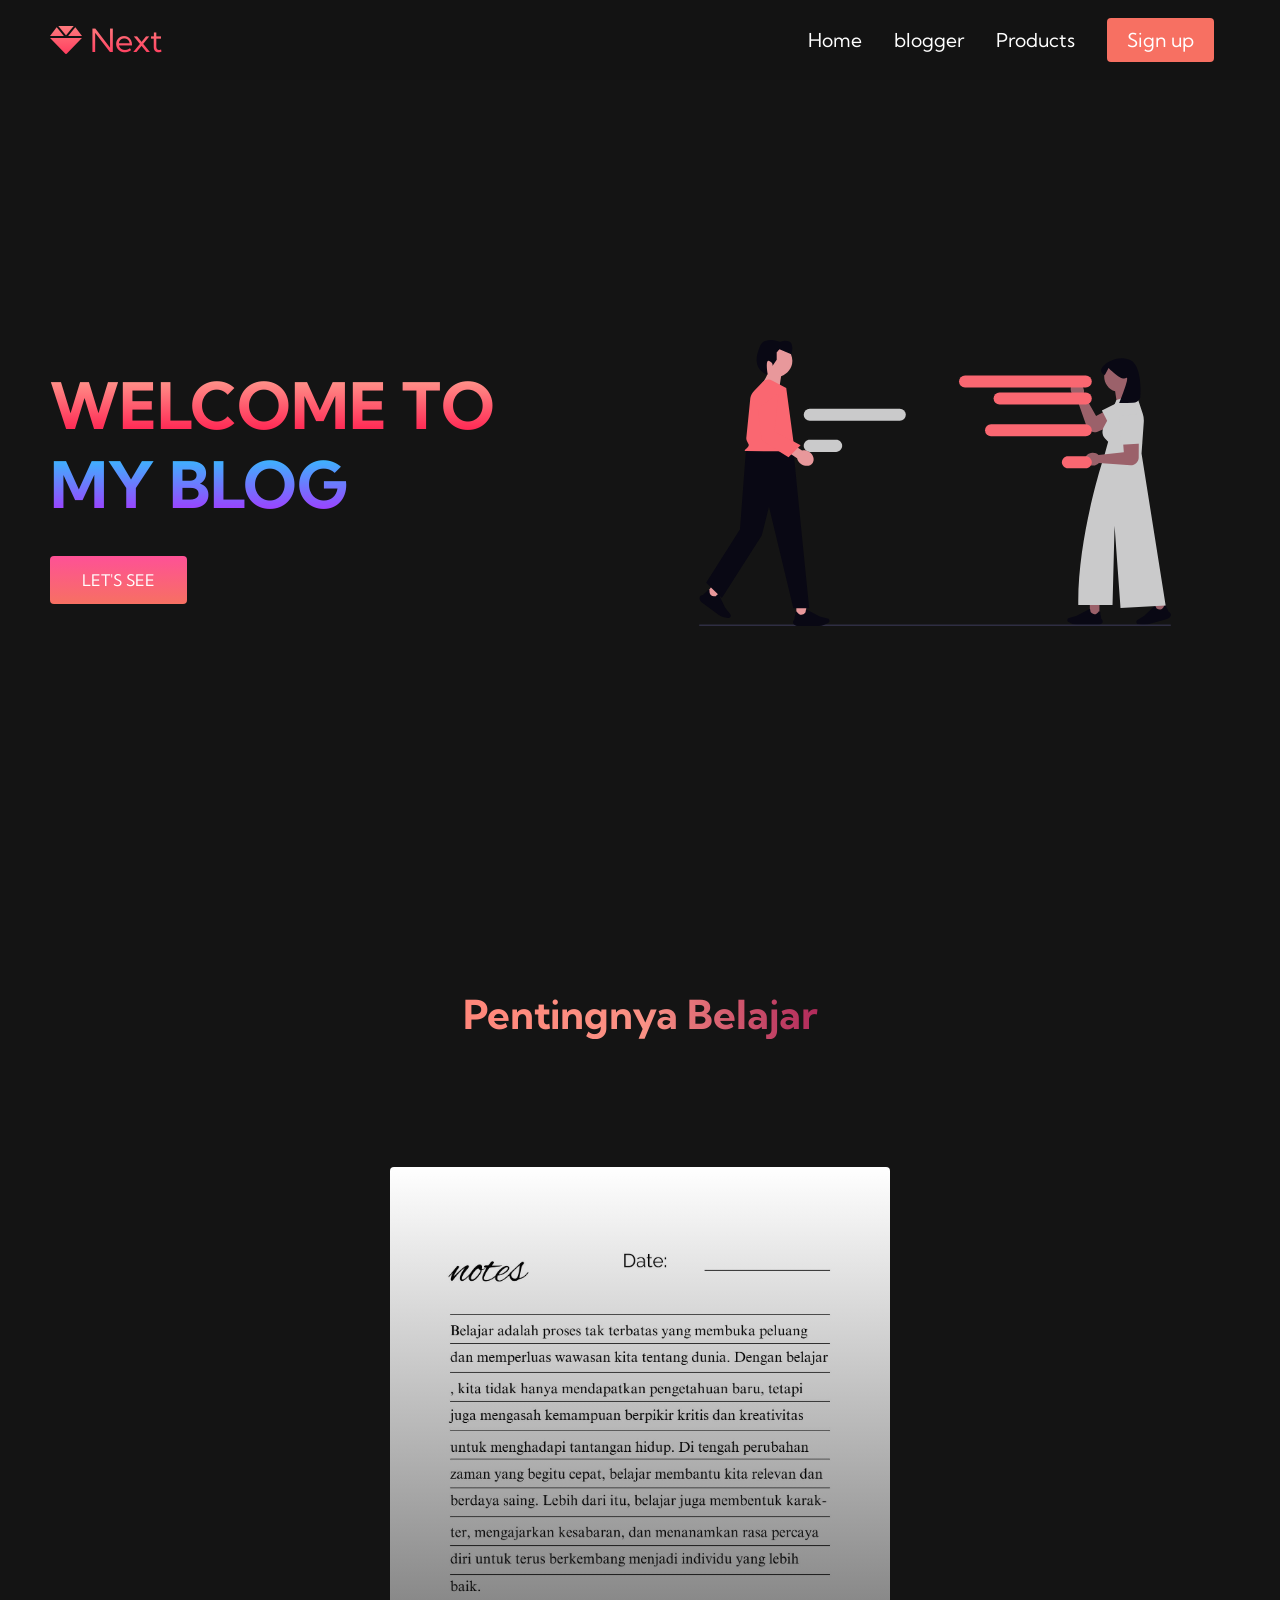
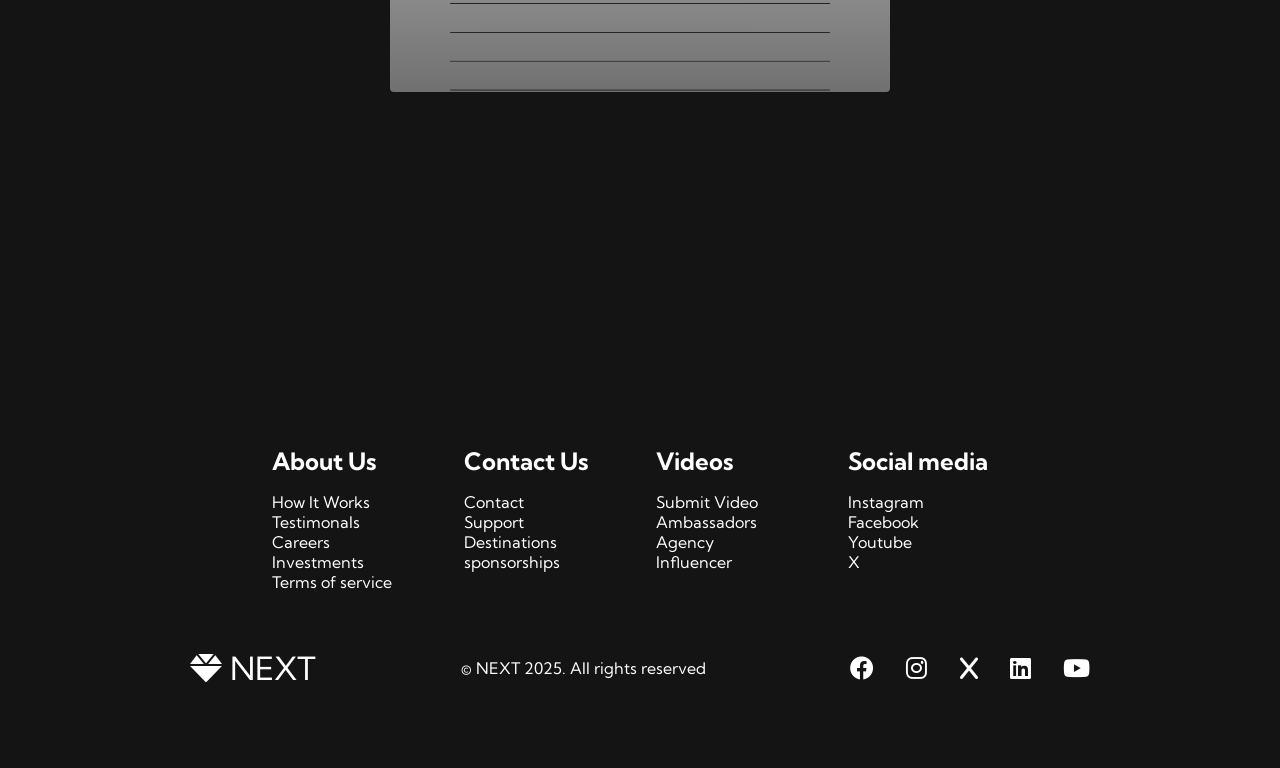
==== blogger.html @ a0dc8d12 "Add files via upload" ====
<!DOCTYPE html>
<html lang="en">
<head>
    <meta charset="UTF-8">
    <meta name="viewport" content="width=device-width, initial-scale=1.0">
    <title>MY BLOG</title>
    <link rel="stylesheet" href="style_blogger.css"/>
    <link rel="stylesheet" href="https://use.fontawesome.com/releases/v5.14.0/css/all.css"
    integrity="sha384-HzLeBuhoNPvSl5KYnjx0BT+WB0QEEqLprO+NBkkk5gbc67FTaL7XIGa2w1L0Xbgc" 
    crossorigin="anonymous">
    <link rel="preconnect" href="https://fonts.googleapis.com">
<link rel="preconnect" href="https://fonts.gstatic.com" crossorigin>
<link href="https://fonts.googleapis.com/css2?family=Kumbh+Sans:wght@100..900&display=swap" rel="stylesheet">
<link href="https://cdnjs.cloudflare.com/ajax/libs/font-awesome/6.0.0-beta3/css/all.min.css" rel="stylesheet">

</head>
<body>
    <!--navbar section-->
   <nav class="navbar">
    <div class="navbar__container">
        <a href="#services-section" id="navbar__logo"><i class="fas fa-gem"></i>Next</a>
        <div class="navbar__toggle" id="mobile-menu">
            <span class="bar"></span>
            <span class="bar"></span>
            <span class="bar"></span>
        </div>
        <ul class="navbar__menu">
            <li class="navbar__item">
                <a href="index.html" class="navbar__links">Home</a>
            </li>
            <li class="navbar__item">
                <a href="blogger.html" class="navbar__links">blogger</a>
            </li>
            <li class="navbar__item">
                <a href="products2.html" class="navbar__links">Products</a>
            </li>
            <li class="navbar__btn">
                <a href="signup.html" class="button">Sign up</a>
            </li>
        </ul>
    </div>
   </nav>
   <!--hero section-->
   <div class="main">
    <div class="main__container">
        <div class="main__content">
            <h1 class="main__content--text">WELCOME TO</h1>
            <h2>MY BLOG</h2>
            <button class="main__btn"><a href="#services-section">LET'S SEE</a></button>
        </div>
        <div class="main__img--container">
            <img src="pic1.svg" alt="pic" id="main__img">
        </div>
    </div>
   </div>

   <!--services section-->
   <div class="services" id="services-section">
    <h1>Pentingnya Belajar</h1>
    <div class="services__container">
        <div class="services__card">
        </div>
        </div>
    </div>
   </div>

   <!--footer section-->

   <div class="footer__container">
    <div class="footer__links">
        <div class="footer__link--wrapper">
            <div class="footer__link--items">
                <h2>About Us</h2>
                <a href="/">How It Works</a>
                <a href="/">Testimonals</a>
                <a href="/">Careers</a>
                <a href="/">Investments</a>
                <a href="/">Terms of service</a>
            </div>
            <div class="footer__link--items">
                <h2>Contact Us</h2>
                <a href="/">Contact</a>
                <a href="/">Support</a>
                <a href="/">Destinations</a>
                <a href="/">sponsorships</a>
            </div>    
        </div>
        <div class="footer__link--wrapper">
            <div class="footer__link--items">
                <h2>Videos</h2>
                <a href="/">Submit Video</a>
                <a href="/">Ambassadors</a>
                <a href="/">Agency</a>
                <a href="/">Influencer</a>
            </div>
            <div class="footer__link--items">
                <h2>Social media</h2>
                <a href="/">Instagram</a>
                <a href="/">Facebook</a>
                <a href="/">Youtube</a>
                <a href="/">X</a>
            </div>    
        </div>
    </div>
    <div class="social__media">
        <div class="social__media--wrap">
            <div class="footer__logo">
                <a href="/" id="footer__logo">
                    <i class="fas fa-gem"></i>NEXT</a>
            </div>
            <p class="website__rights">© NEXT 2025. All rights
                reserved</p>
                <div class="social__icons">
                    <a href="https://www.facebook.com/profile.php?id=100064065565543" class="social__icon--link" target="_blank">
                        <i class="fab fa-facebook"></i>
                    </a>
                    <a href="https://www.instagram.com/abdulrazakdinejad/" class="social__icon--link" target="_blank">
                        <i class="fab fa-instagram"></i>
                    </a>
                    <a href="https://x.com/dinejad80800" class="social__icon--link" target="_blank">
                        <i class="fab fa-x"></i>
                    </a>
                    <a href="/" class="social__icon--link" target="_blank">
                        <i class="fab fa-linkedin"></i>
                    </a>
                    <a href="https://www.youtube.com/@DinejadNejad-l6l" class="social__icon--link" target="_blank">
                        <i class="fab fa-youtube"></i>
                    </a>
                </div>
        </div>
    </div>
   </div>

   <script src="app3.js"></script>
</body>
</html>
---- style_blogger.css ----
* {
    box-sizing: border-box;
    margin: 0;
    padding: 0;
    font-family: 'kumbh sans', sans-serif;
}

.navbar {
    background: #131313;
    height: 80px;
    display: flex;
    justify-content: center;
    align-items: center;
    font-size: 1.2rem;
    position: sticky;
    top: 0;
    z-index: 999;
}

.navbar__container {
    display: flex;
    justify-content: space-between;
    height: 80px;
    z-index: 1;
    width: 100%;
    max-width: 1300px;
    margin: 0 auto;
    padding: 0 50px;
}

#navbar__logo {
    background-color: #ff8177;
    background-image: linear-gradient(to top, #ff0844 0%, #ffb199 100%);
    background-size: 100%;
    -webkit-background-clip: text;
    -moz-background-clip: text;
    -webkit-text-fill-color: transparent;
    -moz-text-fill-color: transparent;
    display: flex;
    align-items: center;
    cursor: pointer;
    text-decoration: none;
    font-size: 2rem;
}

.fa-gem {
    margin-right: 0.5rem;
}

.navbar__menu {
    display: flex;
    align-items: center;
    list-style: none;
    text-align: center;
}

.navbar__item {
    height: 80px;
}

.navbar__links {
    color: #ffff;
    display: flex;
    align-items: center;
    justify-content: center;
    text-decoration: none;
    padding: 0 1rem;
    height: 100%;
}

.navbar__btn {
    display: flex;
    justify-content: center;
    align-items: center;
    padding: 0 1rem;
    width: 100%;
}

.button {
    display: flex;
    justify-content: center;
    align-items: center;
    text-decoration: none;
    padding: 10px 20px;
    height: 100%;
    width: 100%;
    border: none;
    outline: none;
    border-radius: 4px;
    background: #f77062;
    color: #ffff;
}

.button:hover {
    background: #4837ff;
    transition: all 0.3s ease;
}

.navbar__links:hover {
    color: #f77062;
    transition: all 0.3s ease;
}

@media screen and (max-width: 960px) {
    .navbar__container {
        display: flex;
        justify-content: space-between;
        height: 80px;
        z-index: 1;
        width: 100%;
        max-width: 1300px;
        padding: 0;
    }
    .navbar__menu {
        display: grid;
        grid-template-columns: auto;
        margin: 0;
        width: 100%;
        position: absolute;
        top: -1000px;
        opacity: 0;
        transition: all 0.5s ease;
        height: 50vh;
        z-index: -1;
        background: #131313;
    }

    .navbar__menu.active {
        background: #131313;
        top: 100%;
        opacity: 1;
        transition: all 0.5s ease;
        z-index: 99;
        height: 50vh;
        font-size: 1.6rem;
    }

    #navbar__logo {
        padding-left: 25px;
    }

    .navbar__toggle .bar {
        width: 25px;
        height: 3px;
        margin: 5px auto;
        transition: all 0.3 ease-in-out;
        background: #ffff;
    }

    .navbar__item {
        width: 100%;
    }

    .navbar__links {
        text-align: center;
        padding: 2rem;
        width: 100%;
        display: table;
    }

    #mobile-menu {
        position: absolute;
        top: 20%;
        right: 5%;
        transform: translate(5%, 20%);
    }

    .navbar__btn {
        padding-bottom: 2rem;
    }

    .button {
        display: flex;
        justify-content: center;
        align-items: center;
        width: 80%;
        height: 80px;
        margin: 0;
    }

    .navbar__toggle .bar {
        display: block;
        cursor: pointer;        
    }

    #mobile-menu.is-active .bar:nth-child(2) {
        opacity: 0;
    }

    #mobile-menu.is-active .bar:nth-child(1) {
        transform: translateY(8px) rotate(45deg);
    }

    #mobile-menu.is-active .bar:nth-child(3) {
        transform: translateY(-8px) rotate(-45deg);
    }
}

/*hero section */
.main {
    background-color: #141414;
}

.main__container {
    display: grid;
    grid-template-columns: 1fr 1fr;
    align-items: center;
    justify-self: center;
    margin: 0 auto;
    height: 90vh;
    background-color: #141414;
    z-index: 1;
    width: 100%;
    max-width: 1300px;
    padding: 0 50px;
}

.main__content h1 {
    font-size: 4rem;
    background-color: #ff8177;
    background-image: linear-gradient(to top, #ff0844 0%, #ffb199 100%);
    background-size: 100%;
    -webkit-background-clip: text;
    -moz-background-clip: text;
    -webkit-text-fill-color: transparent;
    -moz-text-fill-color: transparent;
}

.main__content h2 {
    font-size: 4rem;
    background-color: #ff8177;
    background-image: linear-gradient(to top, #b721ff 0%, #21d4fd 100%);
    background-size: 100%;
    -webkit-background-clip: text;
    -moz-background-clip: text;
    -webkit-text-fill-color: transparent;
    -moz-text-fill-color: transparent;
}

.main__content p {
    margin-top: 1rem;
    font-size: 2rem;
    font-weight: 700;
    color: #ffff;
}

.main__btn {
    font-size: 1rem;
    background-image: linear-gradient(to top, #f77062 0%, #fe5196 100%);
    padding: 14px 32px;
    border: none;
    border-radius: 4px;
    color: #fff;
    margin-top: 2rem;
    cursor: pointer;
    position: relative;
    transition: all 0.35s;
    outline: none;
}

.main__btn a {
    position: relative;
    z-index: 2;
    color: #fff;
    text-decoration: none;
}

.main__btn:after{
    position: absolute;
    content: '';
    top: 0;
    left: 0;
    width: 0;
    height: 100%;
    background: #4837ff;
    transition: all 0.1s;
    border-radius: 4px;
}

.main__btn:hover {
    color: #fff;
}

.main__btn:hover:after {
    width: 100%;
}

.main__img--container {
    text-align: center;
}

#main__img {
    height: 80%;
    width: 80%;
}

/*mobile responsive*/
@media screen and (max-width: 768px) {
    .main__container {
        display: grid;
        grid-template-columns: auto;
        align-items: center;
        justify-self: center;
        width: 100%;
        margin: 0 auto;
        height: 90vh;
    }

    .main__content {
        text-align: center;
        margin-bottom: 4rem;
    }

    .main__content h1 {
        font-size: 2.5rem;
        margin-top: 2rem;
    }

    .main__content h2 {
        font-size: 3rem;
    }

    .main__content p {
        margin-top: 1rem;
        font-size: 1.5rem;
    }
}


@media screen and (max-width: 480px) {
    .main__content h1 {
        font-size: 2rem;
        margin-top: 3rem;
    }

    .main__content h2 {
        font-size: 2rem;
    }

    .main__content p {
        margin-top: 2rem;
        font-size: 1.5rem;
    }

    .main__btn {
        padding: 12px 36px;
        margin: 2.5rem 0;
    }
}

/*services section css*/
.services {
    background: #141414;
    display: flex;
    flex-direction: column;
    align-items: center;
    height: 100vh;
}

.services h1 {
    background-color: #ff8177;
    background-image: linear-gradient(to right, #ff81ff 0%, #ff867a 0%, #ff8c7f 21%, #f99185 52%, 
    #cf556c 78%, #b12a5b 100%);
    background-size: 100%;
    margin-bottom: 5rem;
    font-size: 2.5rem;
    -webkit-background-clip: text;
    -moz-background-clip: text;
    -webkit-text-fill-color: transparent;
    -moz-text-fill-color: transparent;
}

.services__container {
    display: flex;
    justify-content: center;
    flex-wrap: wrap;
}

.services__card {
    margin: 3rem;
    height: 525px;
    width: 500px;
    border-radius: 4px;
    background-image: linear-gradient(
    to bottom,
     rgba(0,0,0,0) 0%,
     rgba(17,17,17,0.6) 100%), url('pic6.jpg');
     background-size: cover;
     position: relative;
     color: #fff;
}

.services__card:nth-child(2) {
    background-image: linear-gradient(
    to bottom,
     rgba(0,0,0,0) 0%,
     rgba(17,17,17,0.6) 100%), url('pic4.jpg');
}

.services h2 {
    position: absolute;
    top: 350px;
    left: 30px;
}

.services__card p {
    position: absolute;
    top: 400px;
    left: 30px;
}

.services__card button {
    color: #fff;
    padding: 10px 20px;
    border: none;
    outline: none;
    border-radius: 4px;
    background: #f77062;
    position: absolute;
    top: 440px;
    left: 30px;
    font-size: 1rem;
    cursor: pointer;
}

.services__card:hover {
    transform: scale(1.075);
    transition: 0.2s ease-in;
    cursor: pointer;
}

@media screen and (max-width: 960px) {
    .services {
        height: 1600px;
    }

    .services h1 {
        font-size: 2rem;
        margin-top: 12rem;
    }
}

@media screen and (max-width: 480px) {
    .services {
        height: 1400px;
    }

    .services h1 {
        font-size: 1.2rem;
    }

    .services__card {
        width: 300px;
    }
}

/* footer css */

.footer__container {
    background-color: #141414;
    margin-top: 10rem;
    padding: 5rem 0;
    display: flex;
    flex-direction: column;
    justify-content: center;
    align-items: center;
}

#footer__logo {
    color: #fff;
    display: flex;
    align-items: center;
    cursor: pointer;
    text-decoration: none;
    font-size: 2rem;
}

.footer__links {
    width: 100%;
    max-width: 1000px;
    display: flex;
    justify-content: center;
}

.footer__link--wrapper {
    display: flex;
}


.footer__link--items {
    display: flex;
    flex-direction: column;
    align-items: flex-start;
    margin: 16px;
    text-align: left;
    width: 160px;
    box-sizing: border-box;
}

.footer__link--items h2 {
    margin-bottom: 16px;
}

.footer__link--items > h2 {
    color: #fff;
}

.footer__link--items a {
    color: #fff;
    text-decoration: none;
    margin-bottom: 0.5 rem;
}

.footer__link--items a:hover {
    color: #e9e9e9;
    transition: 0.3s ease-out;
}

/*social icons */
.social__icon--link {
    color: #fff;
    font-size: 24px;
}

.social__media {
    max-width: 1000px;
    width: 100%;
}

.social__media--wrap {
    display: flex;
    justify-content: space-between;
    align-items: center;
    width: 90%;
    max-width: 1000px;
    margin: 40px auto 0 auto;
}

.social__icons {
    display: flex;
    justify-content: space-between;
    align-items: center;
    width: 240px;
}

.social__logo {
    color: #fff;
    justify-self: flex-start;
    margin-left: 20px;
    cursor: pointer;
    text-decoration: none;
    font-size: 2rem;
    display: flex;
    align-items: center;
    margin-bottom: 16px;
}

.website__rights {
    color: #fff;
}

@media screen and (max-width: 820px) {
    .footer__links {
        padding-top: 2rem;
    }

    #footer__logo {
        margin-bottom: 2rem;
    }

    .website__rights {
        margin-bottom: 2rem;
    }

    .footer__link--wrapper {
        flex-direction: column;
    }

    .social__media--wrap {
        flex-direction: column;
    }
}

@media screen and (max-width: 480px) {
    .footer__link--items {
        margin: 0;
        padding: 10px;
        width: 100px;
    }
}

html {
    scroll-behavior: smooth;
}

#service-section {
    padding-top: 100px;
}

#services-section {
    padding-top: 100px;
}

body {
    background-color: #141414;
}
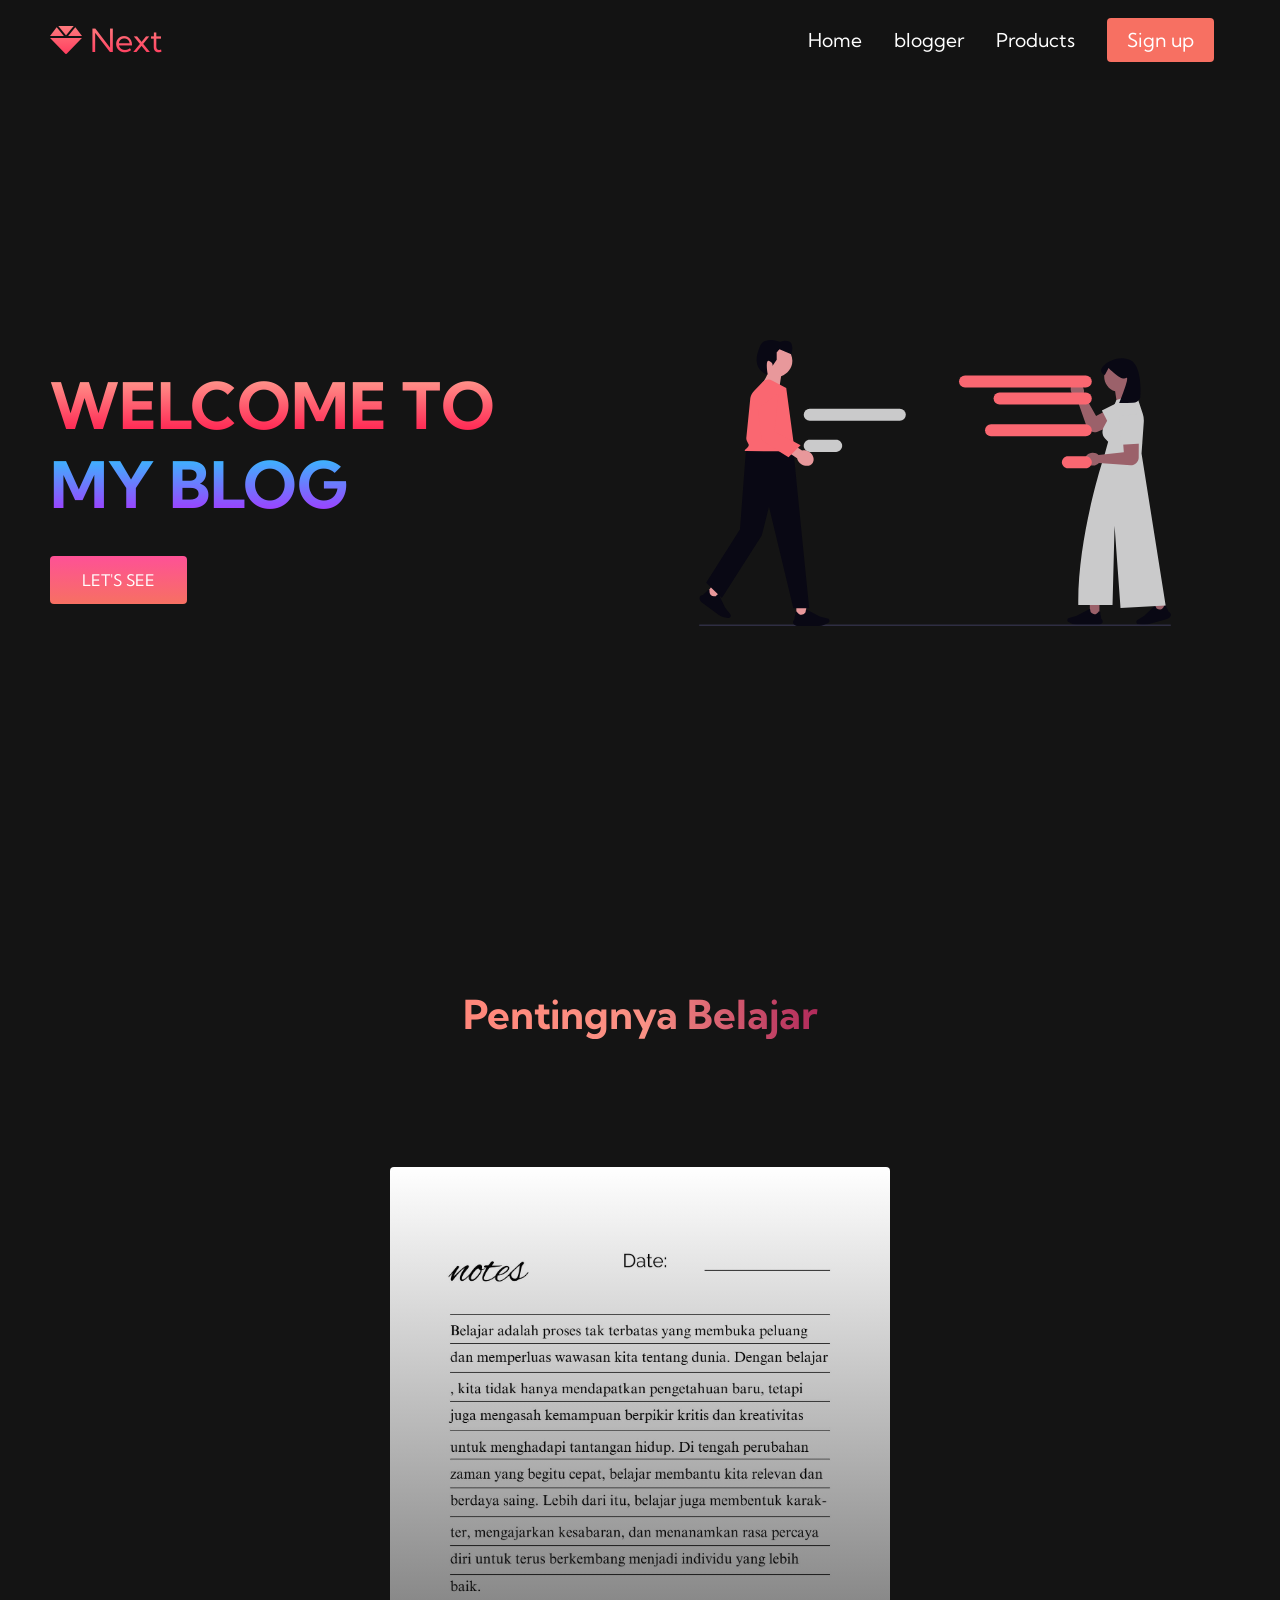
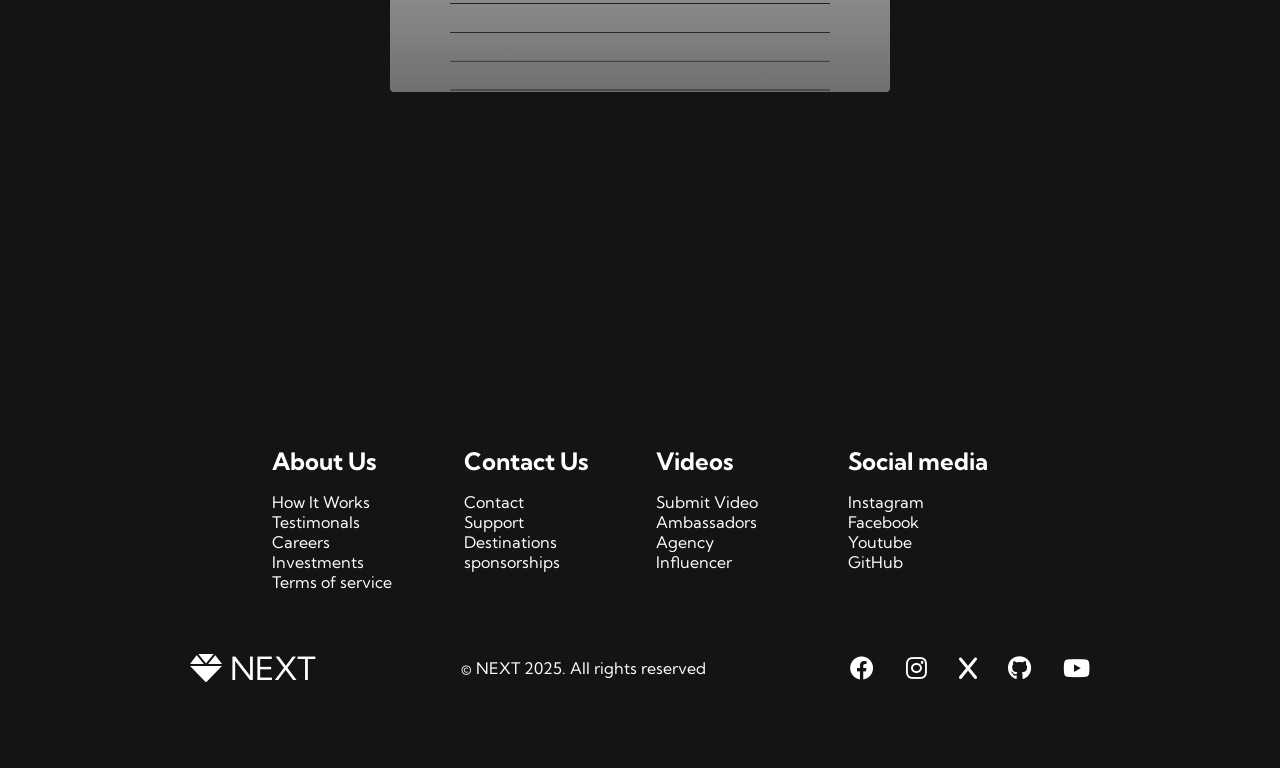
==== commit f8e9775d: "Update blogger.html" ====
--- a/blogger.html
+++ b/blogger.html
@@ -95,10 +95,10 @@
             </div>
             <div class="footer__link--items">
                 <h2>Social media</h2>
-                <a href="/">Instagram</a>
-                <a href="/">Facebook</a>
-                <a href="/">Youtube</a>
-                <a href="/">X</a>
+                <a href="https://www.instagram.com/abdulrazakdinejad/">Instagram</a>
+                <a href="https://www.facebook.com/profile.php?id=100064065565543">Facebook</a>
+                <a href="https://www.youtube.com/@DinejadNejad-l6l">Youtube</a>
+                <a href="https://github.com/Dinejadnejad">GitHub</a>
             </div>    
         </div>
     </div>
@@ -120,8 +120,8 @@
                     <a href="https://x.com/dinejad80800" class="social__icon--link" target="_blank">
                         <i class="fab fa-x"></i>
                     </a>
-                    <a href="/" class="social__icon--link" target="_blank">
-                        <i class="fab fa-linkedin"></i>
+                    <a href="https://github.com/Dinejadnejad" class="social__icon--link" target="_blank">
+                        <i class="fab fa-github"></i>
                     </a>
                     <a href="https://www.youtube.com/@DinejadNejad-l6l" class="social__icon--link" target="_blank">
                         <i class="fab fa-youtube"></i>
@@ -133,4 +133,4 @@
 
    <script src="app3.js"></script>
 </body>
-</html>+</html>
